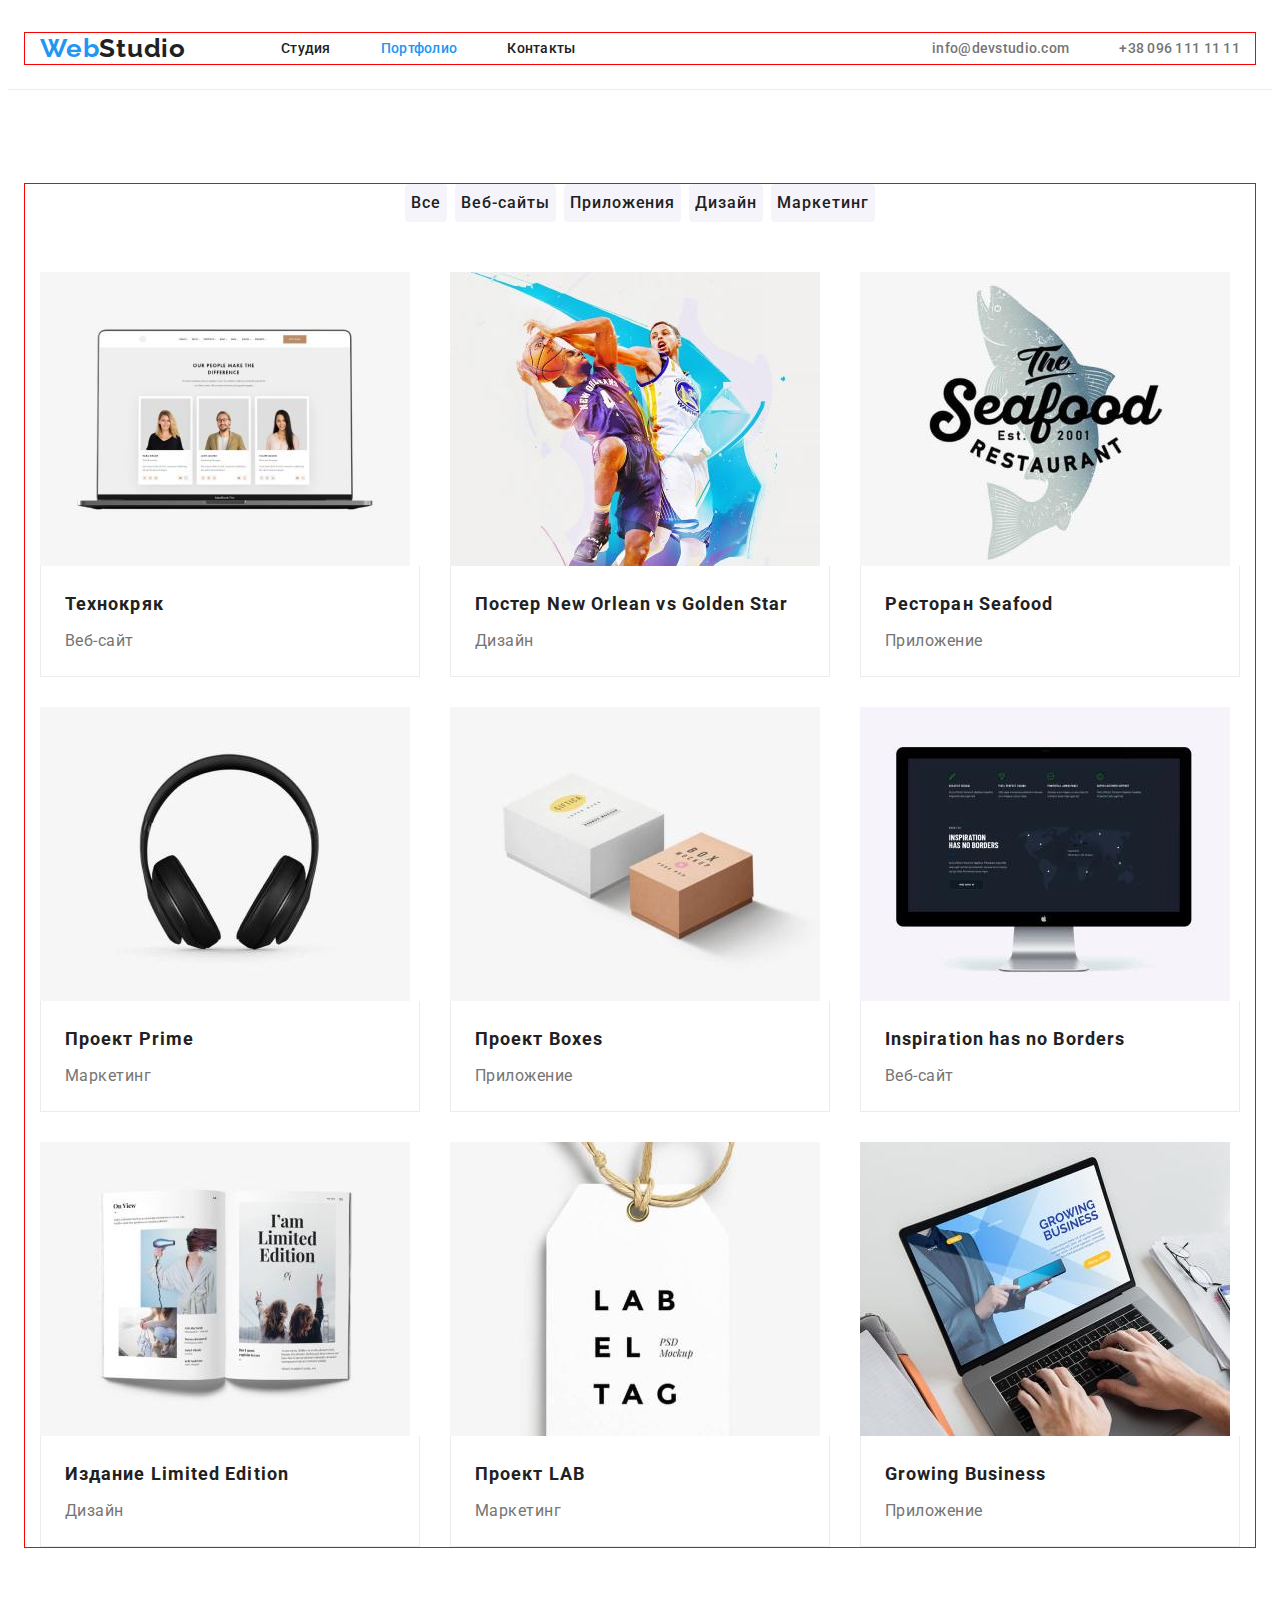
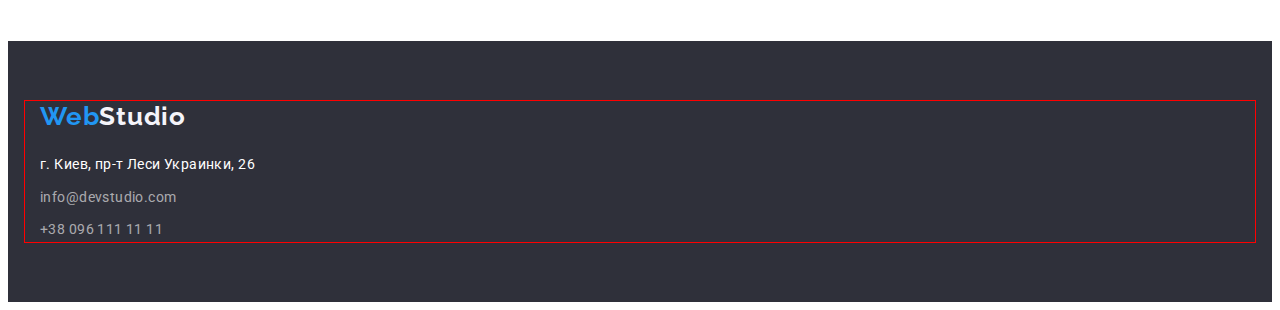
==== portfolio.html @ 309de919 "clone" ====
<!DOCTYPE html>
<html lang="en">
  <head>
    <meta charset="UTF-8" />
    <meta http-equiv="X-UA-Compatible" content="IE=edge" />
    <meta name="viewport" content="width=device-width, initial-scale=1.0" />
    <title>WebStudio - Portfolio</title>
    <link rel="preconnect" href="https://fonts.googleapis.com" />
    <link rel="preconnect" href="https://fonts.gstatic.com" crossorigin />
    <link
      href="https://fonts.googleapis.com/css2?family=Raleway:wght@700&family=Roboto:wght@400;500;700;900&display=swap"
      rel="stylesheet"
    />
    <link
      rel="stylesheet"
      href="https://cdnjs.cloudflare.com/ajax/libs/modern-normalize/1.1.0/modern-normalize.min.css"
      integrity="sha512-wpPYUAdjBVSE4KJnH1VR1HeZfpl1ub8YT/NKx4PuQ5NmX2tKuGu6U/JRp5y+Y8XG2tV+wKQpNHVUX03MfMFn9Q=="
      crossorigin="anonymous"
      referrerpolicy="no-referrer"
    />
    <link rel="stylesheet" href="./css/styles.css" />
  </head>
  <body>
    <header class="header">
      <div class="container">
        <a href="./index.html" class="header-logo"
          >Web<span class="header-logo2">Studio</span>
        </a>
        <nav class="header-navigation">
          <ul class="header-list list">
            <li class="nav-li">
              <a href="./index.html" class="header-item ">Студия</a>
            </li>
            <li class="nav-li">
              <a href="./portfolio.html" class="header-item active-link">Портфолио</a>
            </li>
            <li class="nav-li"><a href="" class="header-item">Контакты</a></li>
          </ul>
        </nav>
        <ul class="header-contacts list">
          <li class="nav-li">
            <a href="mailto:info@devstudio.com" class="contacts-item"
              >info@devstudio.com
            </a>
          </li>
          <li class="nav-li">
            <a href="tel:+380961111111" class="contacts-item"
              >+38 096 111 11 11
            </a>
          </li>
        </ul>
      </div>
    </header>
    <main>
      <section class="portfolio">
        <div class="container">
          <ul class="portfolio-btn-list">
            <li class="btn-li">
              <button type="button" class="portfolio-btn btn">Все</button>
            </li>
            <li class="btn-li">
              <button type="button" class="portfolio-btn btn">Веб-сайты</button>
            </li>
            <li class="btn-li">
              <button type="button" class="portfolio-btn btn">
                Приложения
              </button>
            </li>
            <li class="btn-li">
              <button type="button" class="portfolio-btn btn">Дизайн</button>
            </li>
            <li class="btn-li">
              <button type="button" class="portfolio-btn btn">Маркетинг</button>
            </li>
          </ul>
          <ul class="portfolio-projects-list">
            <li class="portfolio-item">
              <a href="./portfolio.html" class="portfolio-link"
                ><img
                  src="./image/portfolio/pic1.jpg"
                  alt="ноутбук"
                  width="370px"
                  height="294px"
                />
                <div class="portfolio-top"><h2 class="portfolio-title">Технокряк</h2>
                <p class="portfolio-text">Веб-сайт</p></div>
              </a>
            </li>
            <li class="portfolio-item">
              <a href="./portfolio.html" class="portfolio-link"
                >
              <img
                src="./image/portfolio/pic2.jpg"
                alt="постер"
                width="370px"
                height="294px"
              />
              <div class="portfolio-top"><h2 class="portfolio-title">Постер New Orlean vs Golden Star</h2>
              <p class="portfolio-text">Дизайн</p></div>
              </a>
            </li>
            <li class="portfolio-item">
              <a href="./portfolio.html" class="portfolio-link"
                >
              <img
                src="./image/portfolio/pic3.jpg"
                alt="ресторан"
                width="370px"
                height="294px"
              />
              <div class="portfolio-top"><h2 class="portfolio-title">Ресторан Seafood</h2>
              <p class="portfolio-text">Приложение</p></div>
              </a>
            </li>
            <li class="portfolio-item">
              <a href="./portfolio.html" class="portfolio-link"
                >
              <img
                src="./image/portfolio/pic4.jpg"
                alt="наушники"
                width="370px"
                height="294px"
              />
              <div class="portfolio-top"><h2 class="portfolio-title">Проект Prime</h2>
              <p class="portfolio-text">Маркетинг</p></div>
              </a>
            </li>
            <li class="portfolio-item">
              <a href="./portfolio.html" class="portfolio-link"
                >
              <img
                src="./image/portfolio/pic5.jpg"
                alt="приложение boxes"
                width="370px"
                height="294px"
              />
              <div class="portfolio-top"><h2 class="portfolio-title">Проект Boxes</h2>
              <p class="portfolio-text">Приложение</p></div>
              </a>
            </li>
            <li class="portfolio-item">
              <a href="./portfolio.html" class="portfolio-link"
                >
              <img
                src="./image/portfolio/pic6.jpg"
                alt="веб сайт"
                width="370px"
                height="294px"
              />
              <div class="portfolio-top"><h2 class="portfolio-title">Inspiration has no Borders</h2>
              <p class="portfolio-text">Веб-сайт</p></div>
            </li>
            <li class="portfolio-item">
            <a href="./portfolio.html" class="portfolio-link"
                >
              <img
                src="./image/portfolio/pic7.jpg"
                alt="дизайн книги"
                width="370px"
                height="294px"
              />
              <div class="portfolio-top"><h2 class="portfolio-title">Издание Limited Edition</h2>
              <p class="portfolio-text">Дизайн</p></div>
            </a>
            </li>
            <li class="portfolio-item">
              <a href="./portfolio.html" class="portfolio-link"
                >
              <img
                src="./image/portfolio/pic8.jpg"
                alt="проект лаб"
                width="370px"
                height="294px"
              />
              <div class="portfolio-top"><h2 class="portfolio-title">Проект LAB</h2>
              <p class="portfolio-text">Маркетинг</p></div>
              </a>
            </li>
            <li class="portfolio-item">
              <a href="./portfolio.html" class="portfolio-link"
                >
              <img
                src="./image/portfolio/pic9.jpg"
                alt="прилодения для бизнеса"
                width="370px"
                height="294px"
              />
              <div class="portfolio-top"><h2 class="portfolio-title">Growing Business</h2>
              <p class="portfolio-text">Приложение</p></div>
              </a>
            </li>
          </ul>
        </div>
      </section>
    </main>
    <footer class="footer">
      <div class="container">
        <a href="" class="footer-logo"
          >Web<span class="footer-logo2">Studio</span></a
        >
        <address>
          <ul class="footer-list list">
            <li class="footer-li">
              <a
                href="https://goo.gl/maps/4nCda8HMci8gK6ii9"
                target="_blank"
                rel="noreferrer noopener nofollow"
                class="footer-item-white"
                >г. Киев, пр-т Леси Украинки, 26</a
              >
            </li>
            <li class="footer-li">
              <a href="mailto:info@devstudio.com" class="footer-item"
                >info@devstudio.com</a
              >
            </li>
            <li class="footer-li">
              <a href="tel:+380961111111" class="footer-item"
                >+38 096 111 11 11</a
              >
            </li>
          </ul>
        </address>
      </div>
    </footer>
  </body>
</html>
---- css/styles.css ----
/* 
 черный _ основной цвет текста: #212121; 
--main-text-color 
 серый _ неактивные контакты, абзац: #757575; 
--second-text-color 
 белый _ background страницы : #FFFFFF; 
--bg-white-color 
 графит _ background героя и футер background: #2F303A; 
--bg-hero-color 
 серый _ неактивная кнопка: #F5F4FA; 
--inactive_btn_color 
синий _ лого и активных кнопок: #2196F3;
--active-color */

:root {
  --main-text-color: #212121;
  --second-text-color: #757575;
  --bg-white-color: #ffffff;
  --bg-hero-color: #2f303a;
  --inactive_btn_color: #f5f4fa;
  --active-color: #2196f3;
}
body {
  background-color: var(--bg-white-color);
  color: var(--main-text-color);
  font-family: Roboto, sans-serif;
  font-size: 14px;
  line-height: 1.17;
  letter-spacing: 0.03em;
}
li {
  list-style-type: none;
}
a {
  text-decoration: none;
}
address {
  font-style: normal;
}
.btn {
  cursor: pointer;
}
p,
h1,
h2,
h3,
h4,
h5,
h6 {
  margin: 0;
}
ul,
ol {
  padding-left: 0;
  margin: 0;
}
img {
  display: block;
}
.container {
  width: 1200px;
  padding-left: 15px;
  padding-right: 15px;
  margin: 0 auto;
  outline: 1px solid red;
}
.visually-hidden {
  position: absolute;
  white-space: nowrap;
  width: 1px;
  height: 1px;
  overflow: hidden;
  border: 0;
  padding: 0;
  clip: rect(0 0 0 0);
  clip-path: inset(50%);
  margin: -1px;
}
/*==========================++++++HEADER++++++==========================*/
.header {
  border-bottom-style: solid;
  border-bottom-width: 1px;
  border-color: #ececec;
  padding-top: 25px;
  padding-bottom: 25px;
}
.header .container {
  display: flex;
  align-items: center;
}
.header-logo {
  font-family: "Raleway";
  font-style: normal;
  font-weight: 700;
  font-size: 26px;
  line-height: 1.2;
  letter-spacing: 0.03em;
  color: var(--active-color);
  margin-right: 95px;
}
.header-logo2 {
  font-family: "Raleway";
  font-style: normal;
  font-weight: 700;
  font-size: 26px;
  line-height: 1.2;
  letter-spacing: 0.03em;
  color: var(--main-text-color);
}
.header-list {
  display: flex;
}
.header-item {
  font-weight: 500;
  font-size: 14px;
  line-height: 16px;
  letter-spacing: 0.02em;
  color: var(--main-text-color);
}
.nav-li:not(:last-child) {
  margin-right: 50px;
}
.header-contacts {
  display: flex;
  margin-left: auto;
}
.contacts-item {
  font-weight: 500;
  font-size: 14px;
  line-height: 16px;
  letter-spacing: 0.02em;
  color: var(--second-text-color);
}
.header-item:hover,
.header-item:focus,
.contacts-item:hover,
.contacts-item:focus {
  font-weight: 500;
  font-size: 14px;
  line-height: 16px;
  letter-spacing: 0.02em;
  color: var(--active-color);
}
/*==========================++++++HERO++++++==========================*/
.hero {
  background: var(--bg-hero-color);
  padding-top: 200px;
  padding-bottom: 200px;
}
.hero-title-text {
  width: 700px;
  font-weight: 900;
  font-size: 44px;
  line-height: 1.36;
  letter-spacing: 0.06em;
  text-transform: uppercase;
  color: var(--bg-white-color);
  text-align: center;
  margin-left: auto;
  margin-right: auto;
}
.hero-btn {
  color: var(--bg-white-color);
  font-family: inherit;
  font-weight: 700;
  font-size: 16px;
  line-height: 1.88;
  letter-spacing: 0.06em;
  background: var(--active-color);
  width: 200px;
  height: 50px;
  border-radius: 4px;
  border: 0px;
  display: block;
  margin-top: 15px;
  margin-left: auto;
  margin-right: auto;
}

/*==========================++++++POSITIVE++++++==========================*/
.positive {
  padding-top: 94px;
}
.positive-list {
  display: flex;
}
.positive-item {
  width: 270px;
}
.positive-item:not(:last-child) {
  margin-right: 30px;
}
.positive-title {
  font-weight: 700;
  font-size: 14px;
  line-height: 1.14;
  letter-spacing: 0.03em;
  text-transform: uppercase;
}
.positive-text {
  font-size: 14px;
  line-height: 1.71;
  letter-spacing: 0.03em;
  color: var(--second-text-color);
  margin-top: 10px;
}

/*==========================++++++WORK++++++==========================*/
.work {
  padding-top: 94px;
  padding-bottom: 94px;
}
.work-title {
  margin-bottom: 50px;
  font-weight: 700;
  font-size: 36px;
  line-height: 1.17;
  letter-spacing: 0.03em;
  text-align: center;
}
.work-list {
  display: flex;
}
.work-item {
  width: 370px;
}
.work-item:not(:last-child) {
  margin-right: 30px;
}
/*==========================++++++STAFF++++++==========================*/
.staff {
  padding-top: 94px;
  padding-bottom: 94px;
  background-color: #f5f4fa;
}
.staff-title {
  font-weight: 700;
  font-size: 36px;
  line-height: 1.17;
  letter-spacing: 0.03em;
  text-align: center;
  margin-bottom: 50px;
}
.staff-list {
  display: flex;
}
.staff-title-top {
  padding-top: 30px;
  padding-bottom: 30px;
}
.staff-item-title {
  font-weight: 500;
  font-size: 16px;
  line-height: 1.19;
  letter-spacing: 0.03em;
  text-align: center;
}
.staff-item-text {
  font-size: 16px;
  line-height: 1.19;
  letter-spacing: 0.03em;
  color: var(--second-text-color);
  text-align: center;
  margin-top: 10px;
}
.staff-item:not(:last-child) {
  margin-right: 30px;
}
/*==========================++++++FOOTER++++++==========================*/
.footer {
  background-color: var(--bg-hero-color);
  padding-top: 60px;
  padding-bottom: 60px;
}
.footer-logo {
  font-family: "Raleway";
  font-weight: 700;
  font-size: 26px;
  line-height: 1.2;
  letter-spacing: 0.03em;
  color: var(--active-color);
  display: block;
  margin-bottom: 20px;
}
.footer-logo2 {
  font-family: "Raleway";
  font-weight: 700;
  font-size: 26px;
  line-height: 1.2;
  letter-spacing: 0.03em;
  color: var(--inactive_btn_color);
}
.footer-item-white {
  font-size: 14px;
  line-height: 1.71;
  letter-spacing: 0.03em;
  color: var(--bg-white-color);
}
.footer-li:not(:last-child) {
  margin-bottom: 9px;
}
.footer-item {
  font-size: 14px;
  line-height: 1.71;
  letter-spacing: 0.03em;
  color: rgba(255, 255, 255, 0.6);
}
.footer-item-white:hover,
.footer-item:hover,
.footer-item-white:focus,
.footer-item:focus {
  font-size: 14px;
  line-height: 1.71;
  letter-spacing: 0.03em;
  color: var(--active-color);
}

/*==========================++++++PORTFOLIO++++++==========================*/
.portfolio {
  padding-top: 94px;
  padding-bottom: 94px;
}
.portfolio-btn-list {
  display: flex;
  justify-content: center;
  margin-bottom: 50px;
}
.portfolio-btn {
  color: var(--main-text-color);
  font-family: inherit;
  font-style: normal;
  font-weight: 500;
  font-size: 16px;
  line-height: 1.5;
  letter-spacing: 0.06em;
  background: var(--inactive_btn_color);
  border: 0;
  height: 38px;
  border-radius: 4px;
}
.btn-li:not(:last-child) {
  margin-right: 8px;
}
.portfolio-btn:hover {
  background-color: var(--active-color);
  color: var(--bg-white-color);
}
.portfolio-projects-list {
  display: flex;
  flex-wrap: wrap;
  margin-top: -30px;
  margin-left: -30px;
}
.portfolio-item {
  width: calc(100% / 3 - 30px);
  margin-left: 30px;
  margin-top: 30px;
  /* margin-top: 30px; */
}
.portfolio-top {
  border-style: solid;
  border-width: 1px;
  border-color: #ececec;
  border-top: 0;
  padding-left: 24px;
  padding-right: 24px;
  padding-top: 20px;
  padding-bottom: 20px;
}
.portfolio-title {
  font-weight: 700;
  font-size: 18px;
  line-height: 2;
  letter-spacing: 0.06em;
  color: var(--main-text-color);
  margin-bottom: 4px;
}
.portfolio-text {
  font-size: 16px;
  line-height: 1.88;
  letter-spacing: 0.03em;
  color: var(--second-text-color);
}
.active-link {
  color: var(--active-color);
}
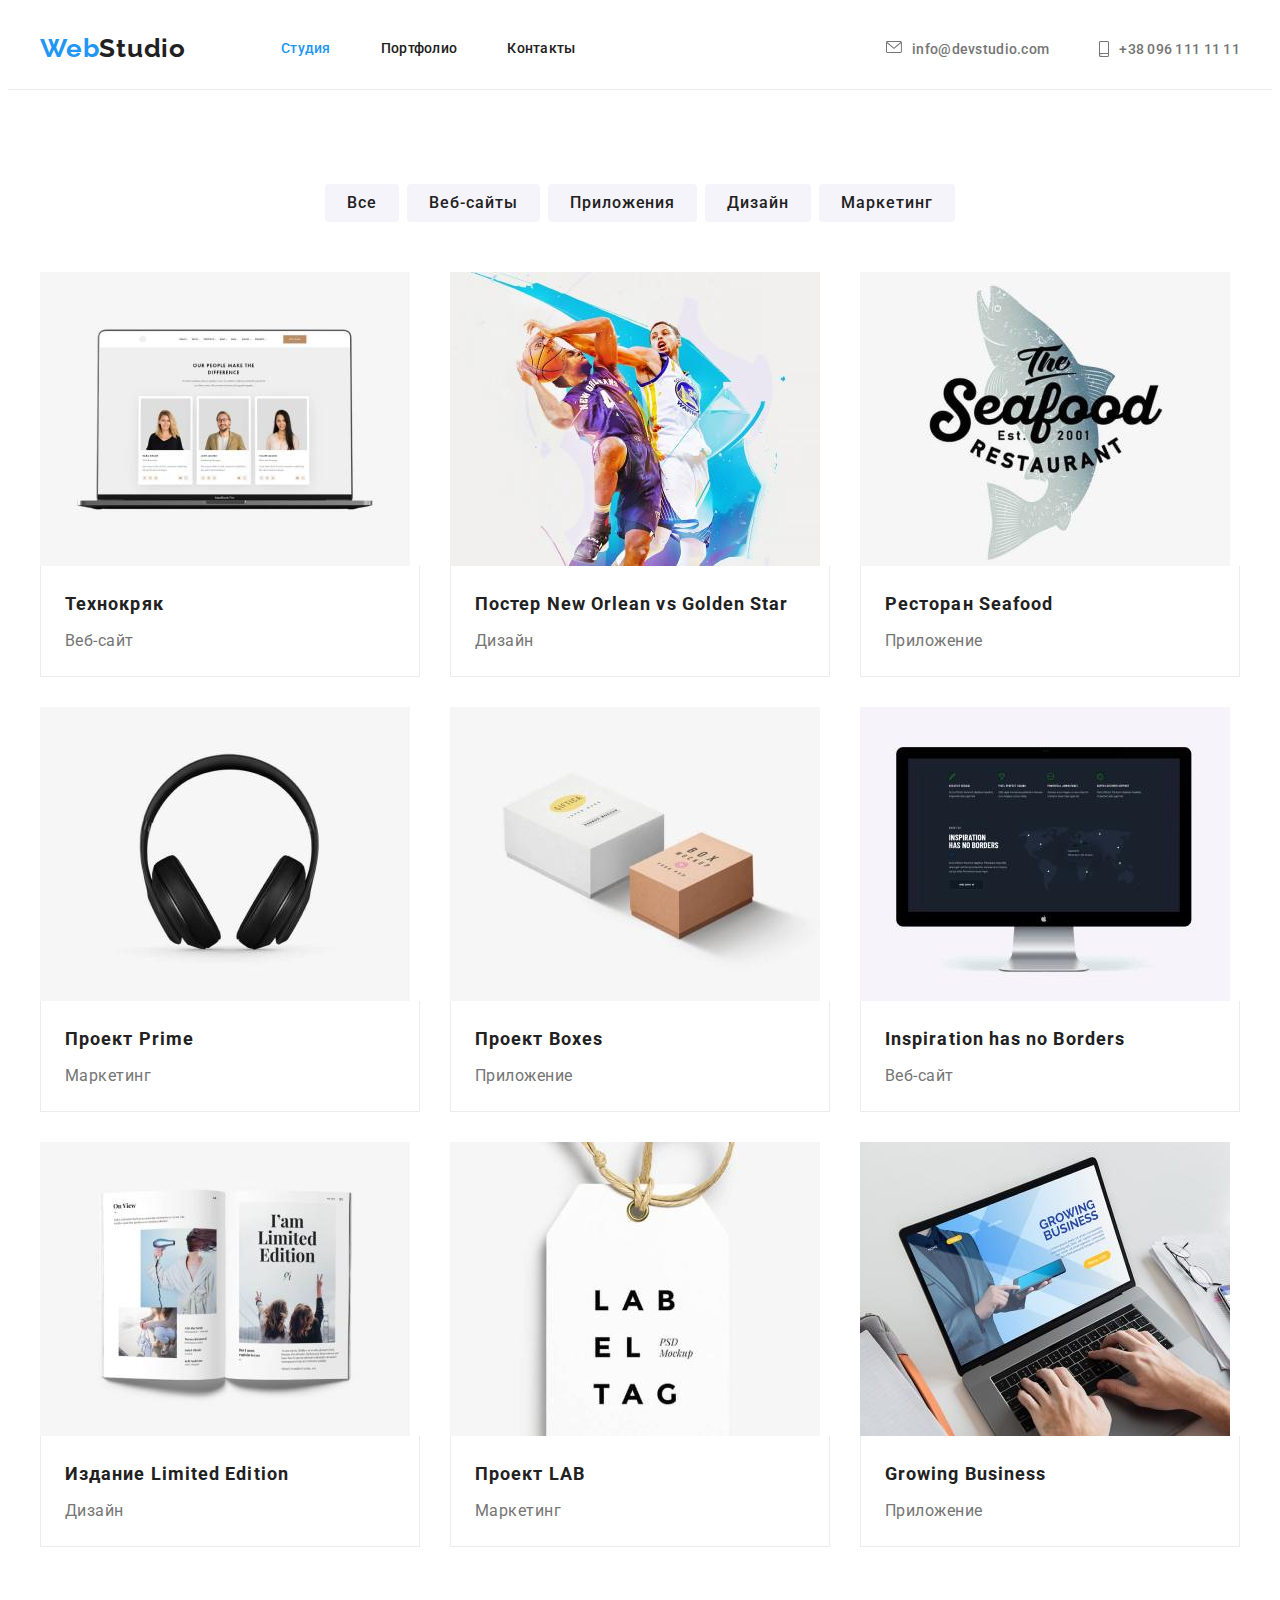
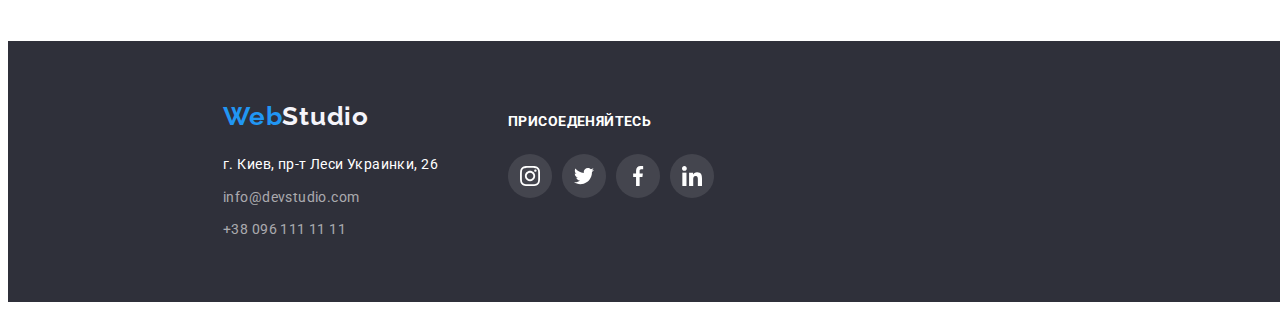
==== commit d895bbb7: "add bg" ====
--- a/portfolio.html
+++ b/portfolio.html
@@ -29,23 +29,33 @@
         <nav class="header-navigation">
           <ul class="header-list list">
             <li class="nav-li">
-              <a href="./index.html" class="header-item ">Студия</a>
+              <a href="./index.html" class="header-item active-link">Студия</a>
             </li>
             <li class="nav-li">
-              <a href="./portfolio.html" class="header-item active-link">Портфолио</a>
+              <a href="./portfolio.html" class="header-item">Портфолио</a>
             </li>
             <li class="nav-li"><a href="" class="header-item">Контакты</a></li>
           </ul>
         </nav>
         <ul class="header-contacts list">
           <li class="nav-li">
-            <a href="mailto:info@devstudio.com" class="contacts-item"
-              >info@devstudio.com
+            <a href="mailto:info@devstudio.com" class="contacts-item">
+              <svg class="header-icon" width="16" height="12">
+                    <use
+                      href="./image/index/symbol-defs.svg#icon-header-mail"
+                    ></use></svg
+                >
+              info@devstudio.com
             </a>
           </li>
           <li class="nav-li">
-            <a href="tel:+380961111111" class="contacts-item"
-              >+38 096 111 11 11
+            <a href="tel:+380961111111" class="contacts-item">
+              <svg class="header-icon" width="10" height="16">
+                    <use
+                      href="./image/index/symbol-defs.svg#icon-header-tel"
+                    ></use></svg
+                >
+              +38 096 111 11 11
             </a>
           </li>
         </ul>
@@ -195,32 +205,73 @@
     </main>
     <footer class="footer">
       <div class="container">
-        <a href="" class="footer-logo"
-          >Web<span class="footer-logo2">Studio</span></a
-        >
-        <address>
-          <ul class="footer-list list">
-            <li class="footer-li">
-              <a
-                href="https://goo.gl/maps/4nCda8HMci8gK6ii9"
-                target="_blank"
-                rel="noreferrer noopener nofollow"
-                class="footer-item-white"
-                >г. Киев, пр-т Леси Украинки, 26</a
-              >
-            </li>
-            <li class="footer-li">
-              <a href="mailto:info@devstudio.com" class="footer-item"
-                >info@devstudio.com</a
-              >
-            </li>
-            <li class="footer-li">
-              <a href="tel:+380961111111" class="footer-item"
-                >+38 096 111 11 11</a
-              >
-            </li>
-          </ul>
-        </address>
+        <ul class="footer-list-top">
+          <li>
+            <a href="" class="footer-logo"
+              >Web<span class="footer-logo2">Studio</span></a
+            >
+            <address>
+              <ul class="footer-list list">
+                <li class="footer-li">
+                  <a
+                    href="https://goo.gl/maps/4nCda8HMci8gK6ii9"
+                    target="_blank"
+                    rel="noreferrer noopener nofollow"
+                    class="footer-item-white"
+                    >г. Киев, пр-т Леси Украинки, 26</a
+                  >
+                </li>
+                <li class="footer-li">
+                  <a href="mailto:info@devstudio.com" class="footer-item"
+                    >info@devstudio.com</a
+                  >
+                </li>
+                <li class="footer-li">
+                  <a href="tel:+380961111111" class="footer-item"
+                    >+38 096 111 11 11</a
+                  >
+                </li>
+              </ul>
+            </address>
+          </li>
+          <li class="footer-big-li">
+            <h3 class="footer-title">Присоеденяйтесь</h3>
+            <ul class="footer-soc-list">
+              <li class="footer-soc-item">
+                <a href="" class="footer-soc-link"
+                  ><svg class="footer-soc-icon" width="20" height="20">
+                    <use
+                      href="./image/index/symbol-defs.svg#icon-instagram"
+                    ></use></svg
+                ></a>
+              </li>
+              <li class="footer-soc-item">
+                <a href="" class="footer-soc-link"
+                  ><svg class="footer-soc-icon" width="20" height="20">
+                    <use
+                      href="./image/index/symbol-defs.svg#icon-twitter"
+                    ></use></svg
+                ></a>
+              </li>
+              <li class="footer-soc-item">
+                <a href="" class="footer-soc-link"
+                  ><svg class="footer-soc-icon" width="20" height="20">
+                    <use
+                      href="./image/index/symbol-defs.svg#icon-facebook"
+                    ></use></svg
+                ></a>
+              </li>
+              <li class="footer-soc-item">
+                <a href="" class="footer-soc-link"
+                  ><svg class="footer-soc-icon" width="20" height="20">
+                    <use
+                      href="./image/index/symbol-defs.svg#icon-linkedin"
+                    ></use></svg
+                ></a>
+              </li>
+            </ul>
+          </li>
+        </ul>
       </div>
     </footer>
   </body>
--- a/css/styles.css
+++ b/css/styles.css
@@ -62,7 +62,7 @@
   padding-left: 15px;
   padding-right: 15px;
   margin: 0 auto;
-  outline: 1px solid red;
+  /* outline: 1px solid red; */
 }
 .visually-hidden {
   position: absolute;
@@ -121,8 +121,14 @@
   margin-right: 50px;
 }
 .header-contacts {
+  /* outline: 1px solid red; */
   display: flex;
   margin-left: auto;
+}
+.header-icon {
+  /* outline: 1px solid red; */
+  fill: currentColor;
+  margin-right: 10px;
 }
 .contacts-item {
   font-weight: 500;
@@ -130,6 +136,8 @@
   line-height: 16px;
   letter-spacing: 0.02em;
   color: var(--second-text-color);
+  vertical-align: middle;
+  display: flex;
 }
 .header-item:hover,
 .header-item:focus,
@@ -142,8 +150,17 @@
   color: var(--active-color);
 }
 /*==========================++++++HERO++++++==========================*/
-.hero {
+.hero .container {
+  width: 1600px;
+  max-width: 0 auto;
   background: var(--bg-hero-color);
+  background-image: linear-gradient(
+      rgba(47, 48, 58, 0.4),
+      rgba(47, 48, 58, 0.4)
+    ),
+    url(../image/index/hero-bg.jpg);
+  background-repeat: no-repeat;
+  background-position: center;
   padding-top: 200px;
   padding-bottom: 200px;
 }
@@ -180,9 +197,19 @@
 /*==========================++++++POSITIVE++++++==========================*/
 .positive {
   padding-top: 94px;
+  /* background-color: aqua; */
 }
 .positive-list {
   display: flex;
+}
+.positive-icon-div {
+  background-color: #f5f4fa;
+  border-radius: 4px;
+}
+.positive-icon {
+  margin-top: 25px;
+  margin-bottom: 25px;
+  margin-left: 100px;
 }
 .positive-item {
   width: 270px;
@@ -196,6 +223,7 @@
   line-height: 1.14;
   letter-spacing: 0.03em;
   text-transform: uppercase;
+  margin-top: 30px;
 }
 .positive-text {
   font-size: 14px;
@@ -244,6 +272,12 @@
 .staff-list {
   display: flex;
 }
+.staff-item {
+  background: #ffffff;
+  box-shadow: 0px 1px 3px rgba(0, 0, 0, 0.12), 0px 1px 1px rgba(0, 0, 0, 0.14),
+    0px 2px 1px rgba(0, 0, 0, 0.2);
+  border-radius: 0px 0px 4px 4px;
+}
 .staff-title-top {
   padding-top: 30px;
   padding-bottom: 30px;
@@ -262,15 +296,81 @@
   color: var(--second-text-color);
   text-align: center;
   margin-top: 10px;
+  margin-bottom: 16px;
+}
+.staff-soc-list {
+  display: flex;
+  justify-content: center;
+}
+.staff-soc-item + .staff-soc-item {
+  margin-left: 10px;
+}
+.staff-soc-link {
+  width: 44px;
+  height: 44px;
+  border-radius: 50%;
+  display: flex;
+  justify-content: center;
+  align-items: center;
+}
+.staff-soc-icon {
+  fill: #afb1b8;
+}
+.staff-soc-link:hover {
+  background-color: var(--active-color);
+}
+.staff-soc-link:hover .staff-soc-icon {
+  fill: #ffffff;
 }
 .staff-item:not(:last-child) {
   margin-right: 30px;
 }
+/*==========================++++++REGULAR++++++==========================*/
+.regular {
+  padding-top: 94px;
+  padding-bottom: 94px;
+}
+.regular-title {
+  margin-bottom: 50px;
+  font-weight: 700;
+  font-size: 36px;
+  line-height: 1.17;
+  letter-spacing: 0.03em;
+  text-align: center;
+}
+.regular-list {
+  display: flex;
+}
+.regular-list-item {
+  /* outline: 1px solid red;
+  background: aqua; */
+  width: 170px;
+  border-style: solid;
+  border-width: 1px;
+  border-color: #afb1b8;
+  border-radius: 4px;
+}
+.regular-icon {
+  margin: 10px 32px 10px 32px;
+  fill: #afb1b8;
+}
+.regular-list-item:hover {
+  border-color: var(--active-color);
+}
+.regular-list-item:hover .regular-icon {
+  fill: var(--active-color);
+}
+.regular-list-item:not(:last-child) {
+  margin-right: 30px;
+}
+
 /*==========================++++++FOOTER++++++==========================*/
-.footer {
+.footer .container {
+  width: 1600px;
   background-color: var(--bg-hero-color);
   padding-top: 60px;
   padding-bottom: 60px;
+  padding-left: 215px;
 }
 .footer-logo {
   font-family: "Raleway";
@@ -314,7 +414,46 @@
   letter-spacing: 0.03em;
   color: var(--active-color);
 }
-
+.footer-list-top {
+  display: flex;
+}
+.footer-title {
+  font-size: 14px;
+  line-height: 1.71;
+  letter-spacing: 0.03em;
+  color: var(--bg-white-color);
+  text-transform: uppercase;
+  margin-bottom: 20px;
+  margin-top: 9px;
+}
+.footer-big-li {
+  margin-left: 70px;
+}
+.footer-soc-list {
+  display: flex;
+  justify-content: center;
+}
+.footer-soc-item + .footer-soc-item {
+  margin-left: 10px;
+}
+.footer-soc-link {
+  background-color: rgba(255, 255, 255, 0.1);
+  width: 44px;
+  height: 44px;
+  border-radius: 50%;
+  display: flex;
+  justify-content: center;
+  align-items: center;
+}
+.footer-soc-icon {
+  fill: #ffffff;
+}
+.footer-soc-link:hover {
+  background-color: var(--active-color);
+}
+.footer-soc-link:hover .footer-soc-icon {
+  fill: #ffffff;
+}
 /*==========================++++++PORTFOLIO++++++==========================*/
 .portfolio {
   padding-top: 94px;
@@ -337,6 +476,8 @@
   border: 0;
   height: 38px;
   border-radius: 4px;
+  padding-left: 22px;
+  padding-right: 22px;
 }
 .btn-li:not(:last-child) {
   margin-right: 8px;
@@ -344,6 +485,8 @@
 .portfolio-btn:hover {
   background-color: var(--active-color);
   color: var(--bg-white-color);
+  box-shadow: 0px 3px 1px rgba(0, 0, 0, 0.1), 0px 1px 2px rgba(0, 0, 0, 0.08),
+    0px 2px 2px rgba(0, 0, 0, 0.12);
 }
 .portfolio-projects-list {
   display: flex;
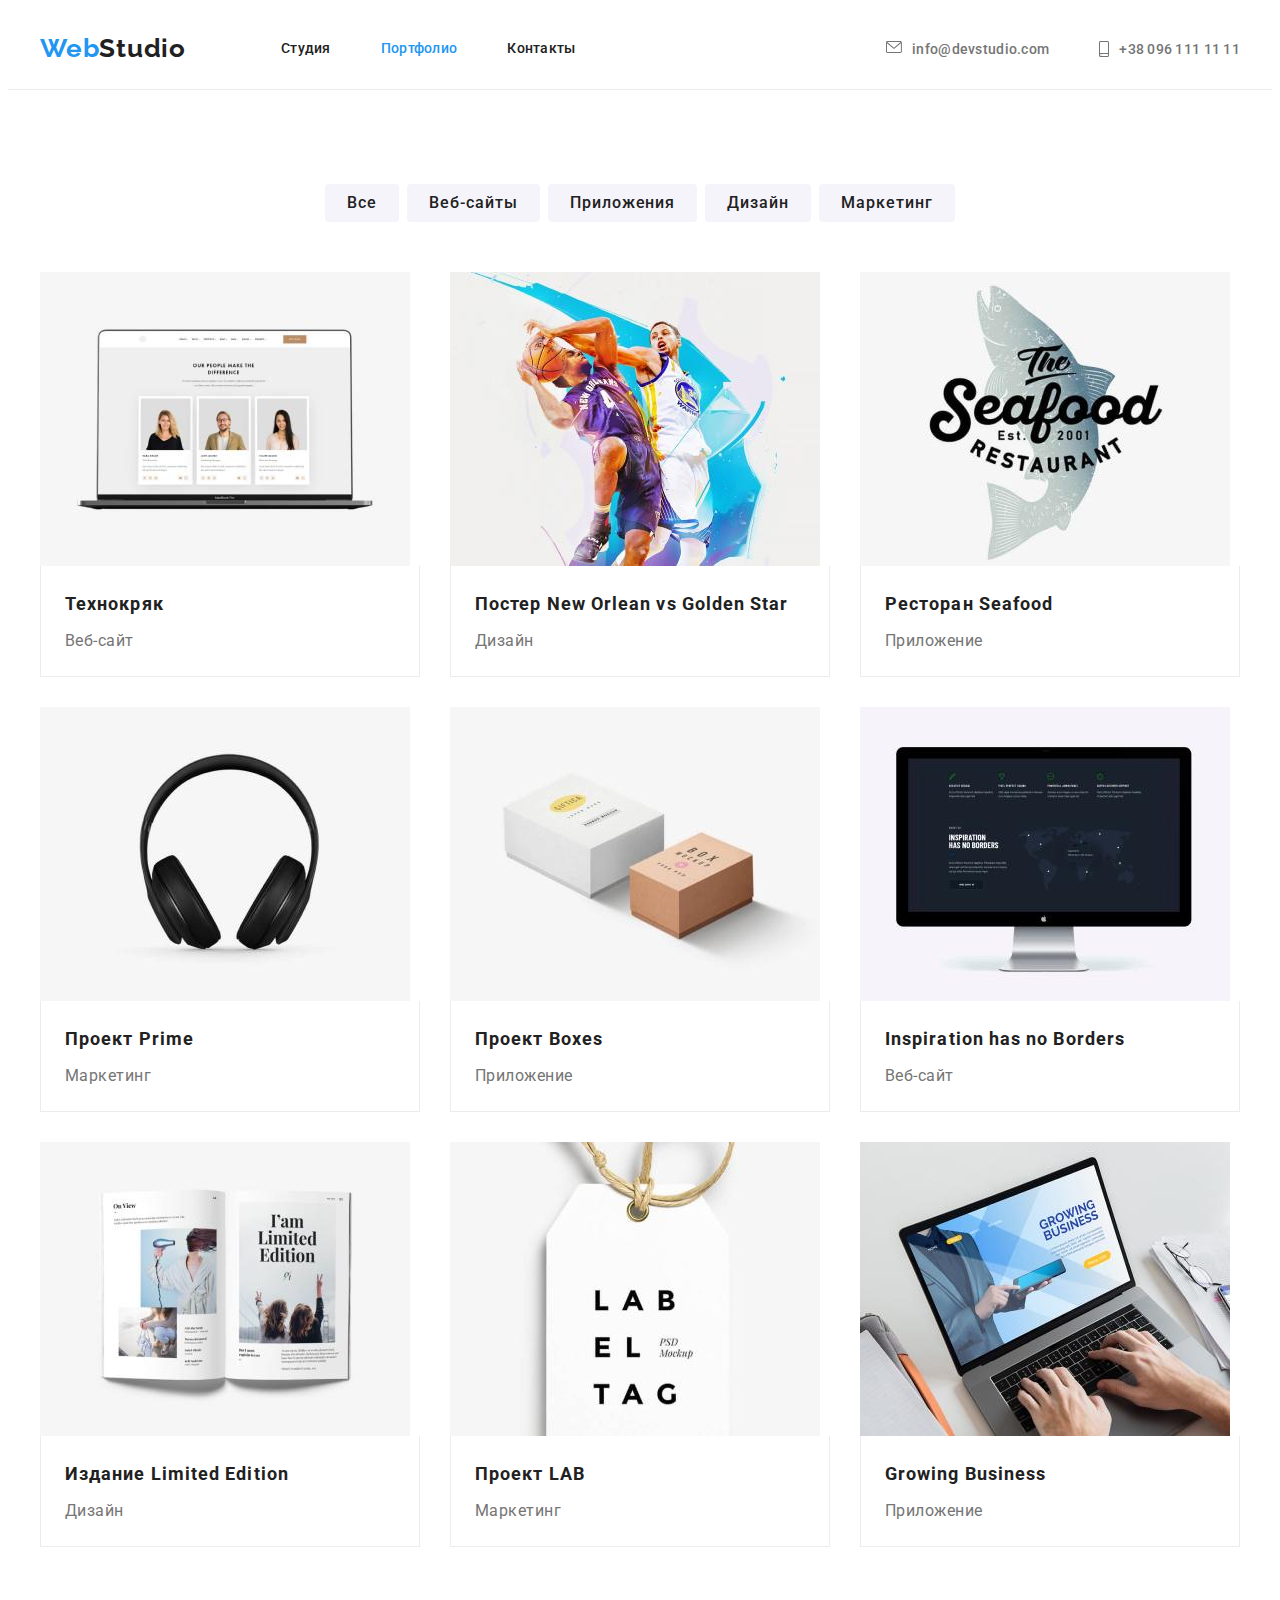
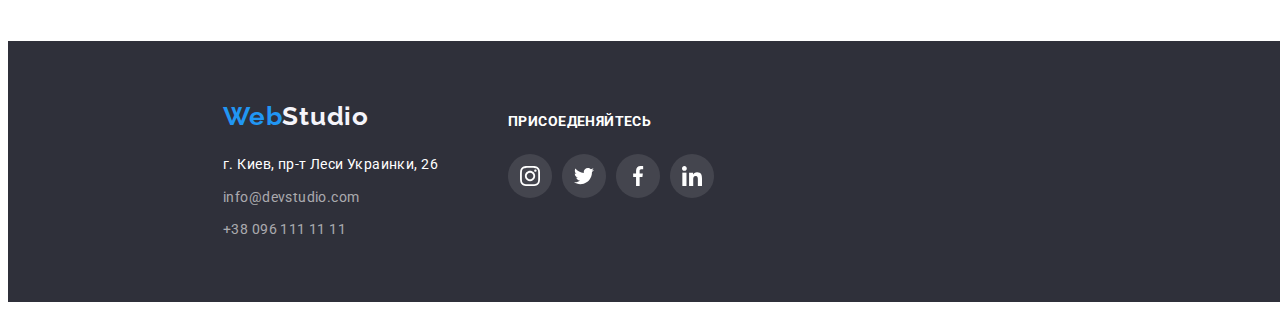
==== commit 11404e06: "fix" ====
--- a/portfolio.html
+++ b/portfolio.html
@@ -29,10 +29,10 @@
         <nav class="header-navigation">
           <ul class="header-list list">
             <li class="nav-li">
-              <a href="./index.html" class="header-item active-link">Студия</a>
+              <a href="./index.html" class="header-item ">Студия</a>
             </li>
             <li class="nav-li">
-              <a href="./portfolio.html" class="header-item">Портфолио</a>
+              <a href="./portfolio.html" class="header-item active-link">Портфолио</a>
             </li>
             <li class="nav-li"><a href="" class="header-item">Контакты</a></li>
           </ul>
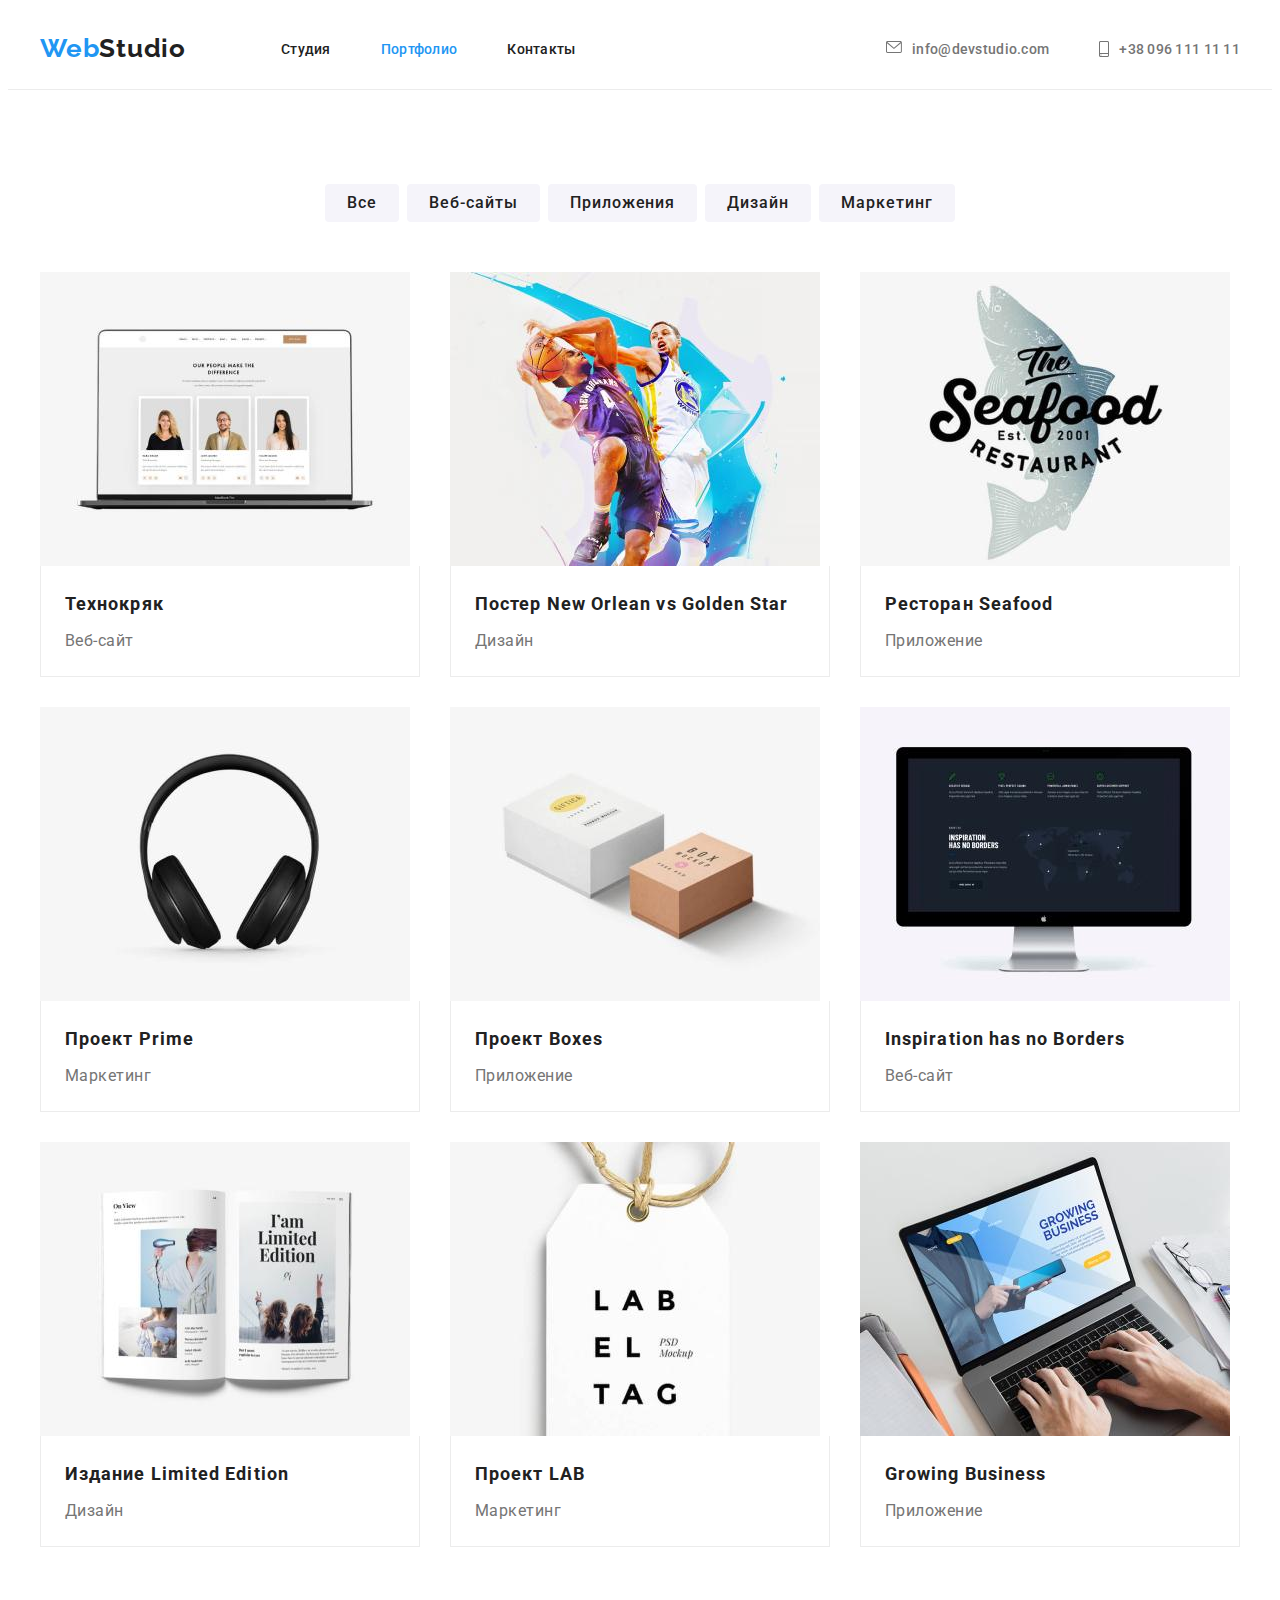
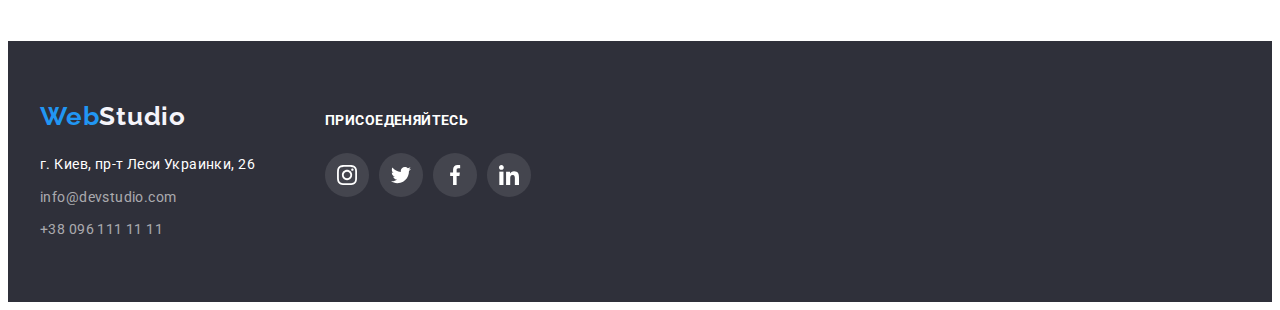
==== commit abae8b2c: "fix 01" ====
--- a/portfolio.html
+++ b/portfolio.html
@@ -203,38 +203,37 @@
         </div>
       </section>
     </main>
-    <footer class="footer">
+ <footer class="footer">
       <div class="container">
-        <ul class="footer-list-top">
-          <li>
-            <a href="" class="footer-logo"
-              >Web<span class="footer-logo2">Studio</span></a
-            >
-            <address>
-              <ul class="footer-list list">
-                <li class="footer-li">
-                  <a
-                    href="https://goo.gl/maps/4nCda8HMci8gK6ii9"
-                    target="_blank"
-                    rel="noreferrer noopener nofollow"
-                    class="footer-item-white"
-                    >г. Киев, пр-т Леси Украинки, 26</a
-                  >
-                </li>
-                <li class="footer-li">
-                  <a href="mailto:info@devstudio.com" class="footer-item"
-                    >info@devstudio.com</a
-                  >
-                </li>
-                <li class="footer-li">
-                  <a href="tel:+380961111111" class="footer-item"
-                    >+38 096 111 11 11</a
-                  >
-                </li>
-              </ul>
-            </address>
-          </li>
-          <li class="footer-big-li">
+        <div class="footer-container">
+        <a href="" class="footer-logo"
+          >Web<span class="footer-logo2">Studio</span></a
+        >
+        <address>
+          <ul class="footer-list list">
+            <li class="footer-li">
+              <a
+                href="https://goo.gl/maps/4nCda8HMci8gK6ii9"
+                target="_blank"
+                rel="noreferrer noopener nofollow"
+                class="footer-item-white"
+                >г. Киев, пр-т Леси Украинки, 26</a
+              >
+            </li>
+            <li class="footer-li">
+              <a href="mailto:info@devstudio.com" class="footer-item"
+                >info@devstudio.com</a
+              >
+            </li>
+            <li class="footer-li">
+              <a href="tel:+380961111111" class="footer-item"
+                >+38 096 111 11 11</a
+              >
+            </li>
+          </ul>
+          </div>
+          <div class="footer-container">
+       <li class="footer-big-li">
             <h3 class="footer-title">Присоеденяйтесь</h3>
             <ul class="footer-soc-list">
               <li class="footer-soc-item">
@@ -270,8 +269,8 @@
                 ></a>
               </li>
             </ul>
-          </li>
-        </ul>
+          </div>
+        </address>
       </div>
     </footer>
   </body>
--- a/css/styles.css
+++ b/css/styles.css
@@ -116,6 +116,8 @@
   line-height: 16px;
   letter-spacing: 0.02em;
   color: var(--main-text-color);
+  display: flex;
+  align-items: baseline;
 }
 .nav-li:not(:last-child) {
   margin-right: 50px;
@@ -136,7 +138,6 @@
   line-height: 16px;
   letter-spacing: 0.02em;
   color: var(--second-text-color);
-  vertical-align: middle;
   display: flex;
 }
 .header-item:hover,
@@ -322,6 +323,12 @@
 .staff-soc-link:hover .staff-soc-icon {
   fill: #ffffff;
 }
+.staff-soc-link:focus {
+  background-color: var(--active-color);
+}
+.staff-soc-link:focus .staff-soc-icon {
+  fill: #ffffff;
+}
 .staff-item:not(:last-child) {
   margin-right: 30px;
 }
@@ -341,9 +348,12 @@
 .regular-list {
   display: flex;
 }
-.regular-list-item {
-  /* outline: 1px solid red;
-  background: aqua; */
+
+.regular-link {
+  display: flex;
+  justify-content: center;
+  align-items: center;
+  height: 92px;
   width: 170px;
   border-style: solid;
   border-width: 1px;
@@ -351,13 +361,18 @@
   border-radius: 4px;
 }
 .regular-icon {
-  margin: 10px 32px 10px 32px;
   fill: #afb1b8;
 }
-.regular-list-item:hover {
+.regular-link:hover {
   border-color: var(--active-color);
 }
-.regular-list-item:hover .regular-icon {
+.regular-link:hover .regular-icon {
+  fill: var(--active-color);
+}
+.regular-link:focus {
+  border-color: var(--active-color);
+}
+.regular-link:focus .regular-icon {
   fill: var(--active-color);
 }
 .regular-list-item:not(:last-child) {
@@ -365,12 +380,14 @@
 }
 
 /*==========================++++++FOOTER++++++==========================*/
-.footer .container {
-  width: 1600px;
+.footer {
   background-color: var(--bg-hero-color);
   padding-top: 60px;
   padding-bottom: 60px;
-  padding-left: 215px;
+}
+.footer .container {
+  display: flex;
+  align-items: baseline;
 }
 .footer-logo {
   font-family: "Raleway";
@@ -424,7 +441,6 @@
   color: var(--bg-white-color);
   text-transform: uppercase;
   margin-bottom: 20px;
-  margin-top: 9px;
 }
 .footer-big-li {
   margin-left: 70px;
@@ -452,6 +468,12 @@
   background-color: var(--active-color);
 }
 .footer-soc-link:hover .footer-soc-icon {
+  fill: #ffffff;
+}
+.footer-soc-link:focus {
+  background-color: var(--active-color);
+}
+.footer-soc-link:focus .footer-soc-icon {
   fill: #ffffff;
 }
 /*==========================++++++PORTFOLIO++++++==========================*/
@@ -488,6 +510,12 @@
   box-shadow: 0px 3px 1px rgba(0, 0, 0, 0.1), 0px 1px 2px rgba(0, 0, 0, 0.08),
     0px 2px 2px rgba(0, 0, 0, 0.12);
 }
+.portfolio-btn:focus {
+  background-color: var(--active-color);
+  color: var(--bg-white-color);
+  box-shadow: 0px 3px 1px rgba(0, 0, 0, 0.1), 0px 1px 2px rgba(0, 0, 0, 0.08),
+    0px 2px 2px rgba(0, 0, 0, 0.12);
+}
 .portfolio-projects-list {
   display: flex;
   flex-wrap: wrap;
@@ -524,6 +552,14 @@
   letter-spacing: 0.03em;
   color: var(--second-text-color);
 }
+.portfolio-link:hover {
+  display: block;
+  box-shadow: 0px 4px 4px rgba(0, 0, 0, 0.25);
+}
+.portfolio-link:focus {
+  display: block;
+  box-shadow: 0px 4px 4px rgba(0, 0, 0, 0.25);
+}
 .active-link {
   color: var(--active-color);
 }
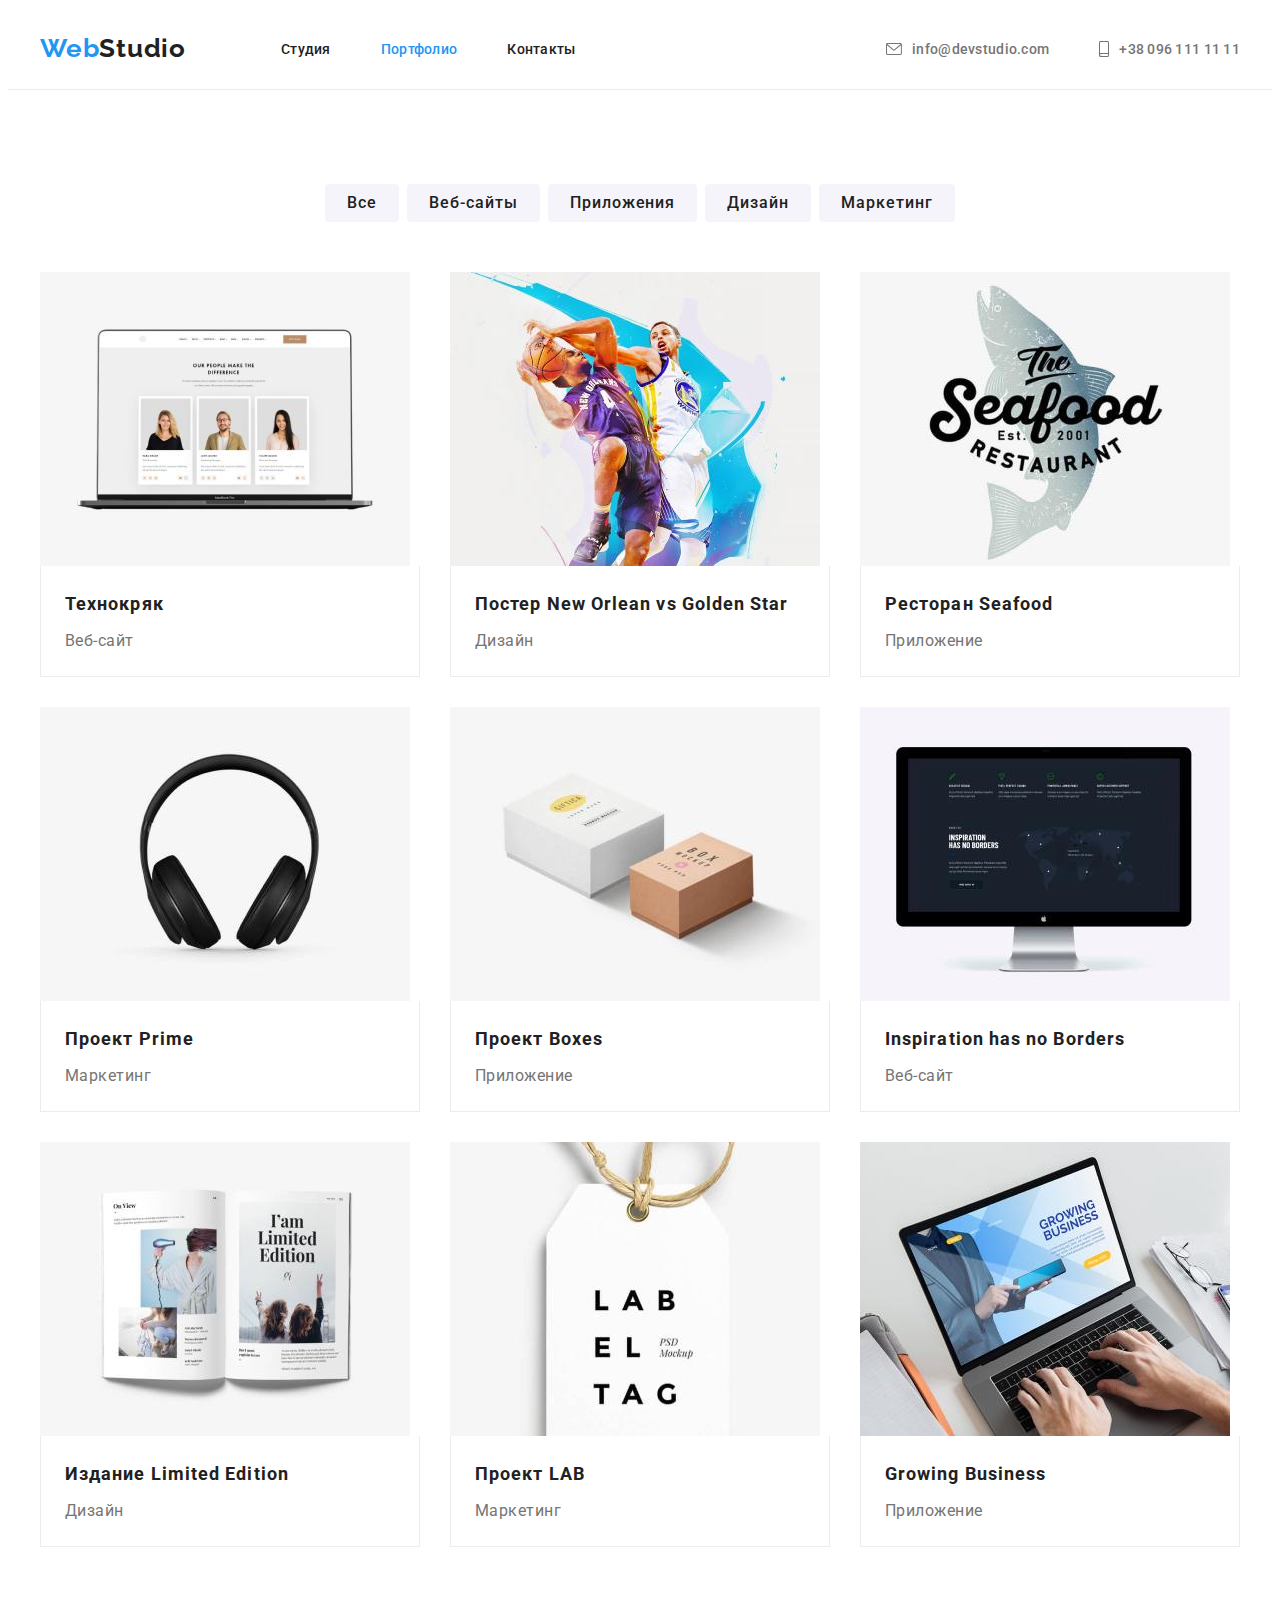
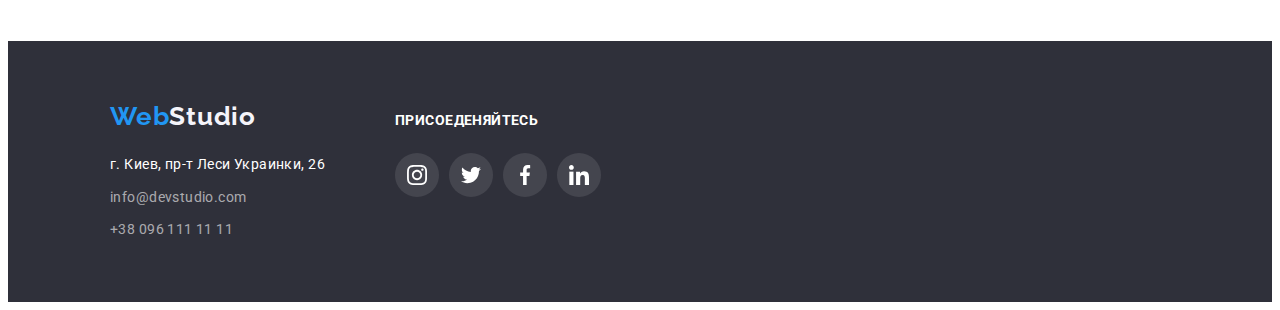
==== commit ef174559: "Update portfolio.html" ====
--- a/portfolio.html
+++ b/portfolio.html
@@ -203,74 +203,73 @@
         </div>
       </section>
     </main>
- <footer class="footer">
+    <footer class="footer">
       <div class="container">
         <div class="footer-container">
-        <a href="" class="footer-logo"
-          >Web<span class="footer-logo2">Studio</span></a
-        >
-        <address>
-          <ul class="footer-list list">
-            <li class="footer-li">
-              <a
-                href="https://goo.gl/maps/4nCda8HMci8gK6ii9"
-                target="_blank"
-                rel="noreferrer noopener nofollow"
-                class="footer-item-white"
-                >г. Киев, пр-т Леси Украинки, 26</a
-              >
-            </li>
-            <li class="footer-li">
-              <a href="mailto:info@devstudio.com" class="footer-item"
-                >info@devstudio.com</a
-              >
-            </li>
-            <li class="footer-li">
-              <a href="tel:+380961111111" class="footer-item"
-                >+38 096 111 11 11</a
-              >
-            </li>
-          </ul>
-          </div>
-          <div class="footer-container">
-       <li class="footer-big-li">
-            <h3 class="footer-title">Присоеденяйтесь</h3>
-            <ul class="footer-soc-list">
-              <li class="footer-soc-item">
-                <a href="" class="footer-soc-link"
-                  ><svg class="footer-soc-icon" width="20" height="20">
-                    <use
-                      href="./image/index/symbol-defs.svg#icon-instagram"
-                    ></use></svg
-                ></a>
+          <a href="" class="footer-logo"
+            >Web<span class="footer-logo2">Studio</span></a
+          >
+          <address>
+            <ul class="footer-list list">
+              <li class="footer-li">
+                <a
+                  href="https://goo.gl/maps/4nCda8HMci8gK6ii9"
+                  target="_blank"
+                  rel="noreferrer noopener nofollow"
+                  class="footer-item-white"
+                  >г. Киев, пр-т Леси Украинки, 26</a
+                >
               </li>
-              <li class="footer-soc-item">
-                <a href="" class="footer-soc-link"
-                  ><svg class="footer-soc-icon" width="20" height="20">
-                    <use
-                      href="./image/index/symbol-defs.svg#icon-twitter"
-                    ></use></svg
-                ></a>
+              <li class="footer-li">
+                <a href="mailto:info@devstudio.com" class="footer-item"
+                  >info@devstudio.com</a
+                >
               </li>
-              <li class="footer-soc-item">
-                <a href="" class="footer-soc-link"
-                  ><svg class="footer-soc-icon" width="20" height="20">
-                    <use
-                      href="./image/index/symbol-defs.svg#icon-facebook"
-                    ></use></svg
-                ></a>
-              </li>
-              <li class="footer-soc-item">
-                <a href="" class="footer-soc-link"
-                  ><svg class="footer-soc-icon" width="20" height="20">
-                    <use
-                      href="./image/index/symbol-defs.svg#icon-linkedin"
-                    ></use></svg
-                ></a>
+              <li class="footer-li">
+                <a href="tel:+380961111111" class="footer-item"
+                  >+38 096 111 11 11</a
+                >
               </li>
             </ul>
-          </div>
-        </address>
+          </address>
+        </div>
+        <div class="footer-container">
+          <h3 class="footer-title">Присоеденяйтесь</h3>
+          <ul class="footer-soc-list">
+            <li class="footer-soc-item">
+              <a href="" class="footer-soc-link"
+                ><svg class="footer-soc-icon" width="20" height="20">
+                  <use
+                    href="./image/index/symbol-defs.svg#icon-instagram"
+                  ></use></svg
+              ></a>
+            </li>
+            <li class="footer-soc-item">
+              <a href="" class="footer-soc-link"
+                ><svg class="footer-soc-icon" width="20" height="20">
+                  <use
+                    href="./image/index/symbol-defs.svg#icon-twitter"
+                  ></use></svg
+              ></a>
+            </li>
+            <li class="footer-soc-item">
+              <a href="" class="footer-soc-link"
+                ><svg class="footer-soc-icon" width="20" height="20">
+                  <use
+                    href="./image/index/symbol-defs.svg#icon-facebook"
+                  ></use></svg
+              ></a>
+            </li>
+            <li class="footer-soc-item">
+              <a href="" class="footer-soc-link"
+                ><svg class="footer-soc-icon" width="20" height="20">
+                  <use
+                    href="./image/index/symbol-defs.svg#icon-linkedin"
+                  ></use></svg
+              ></a>
+            </li>
+          </ul>
+        </div>
       </div>
     </footer>
   </body>
--- a/css/styles.css
+++ b/css/styles.css
@@ -139,6 +139,7 @@
   letter-spacing: 0.02em;
   color: var(--second-text-color);
   display: flex;
+  align-items: center;
 }
 .header-item:hover,
 .header-item:focus,
@@ -151,9 +152,8 @@
   color: var(--active-color);
 }
 /*==========================++++++HERO++++++==========================*/
-.hero .container {
-  width: 1600px;
-  max-width: 0 auto;
+.hero {
+  max-width: 1600px;
   background: var(--bg-hero-color);
   background-image: linear-gradient(
       rgba(47, 48, 58, 0.4),
@@ -164,6 +164,7 @@
   background-position: center;
   padding-top: 200px;
   padding-bottom: 200px;
+  margin: 0 auto;
 }
 .hero-title-text {
   width: 700px;
@@ -206,11 +207,12 @@
 .positive-icon-div {
   background-color: #f5f4fa;
   border-radius: 4px;
+  height: 120px;
+  display: flex;
+  align-items: center;
+  justify-content: center;
 }
 .positive-icon {
-  margin-top: 25px;
-  margin-bottom: 25px;
-  margin-left: 100px;
 }
 .positive-item {
   width: 270px;
@@ -389,6 +391,9 @@
   display: flex;
   align-items: baseline;
 }
+.footer-container {
+  margin-left: 70px;
+}
 .footer-logo {
   font-family: "Raleway";
   font-weight: 700;
@@ -441,9 +446,6 @@
   color: var(--bg-white-color);
   text-transform: uppercase;
   margin-bottom: 20px;
-}
-.footer-big-li {
-  margin-left: 70px;
 }
 .footer-soc-list {
   display: flex;
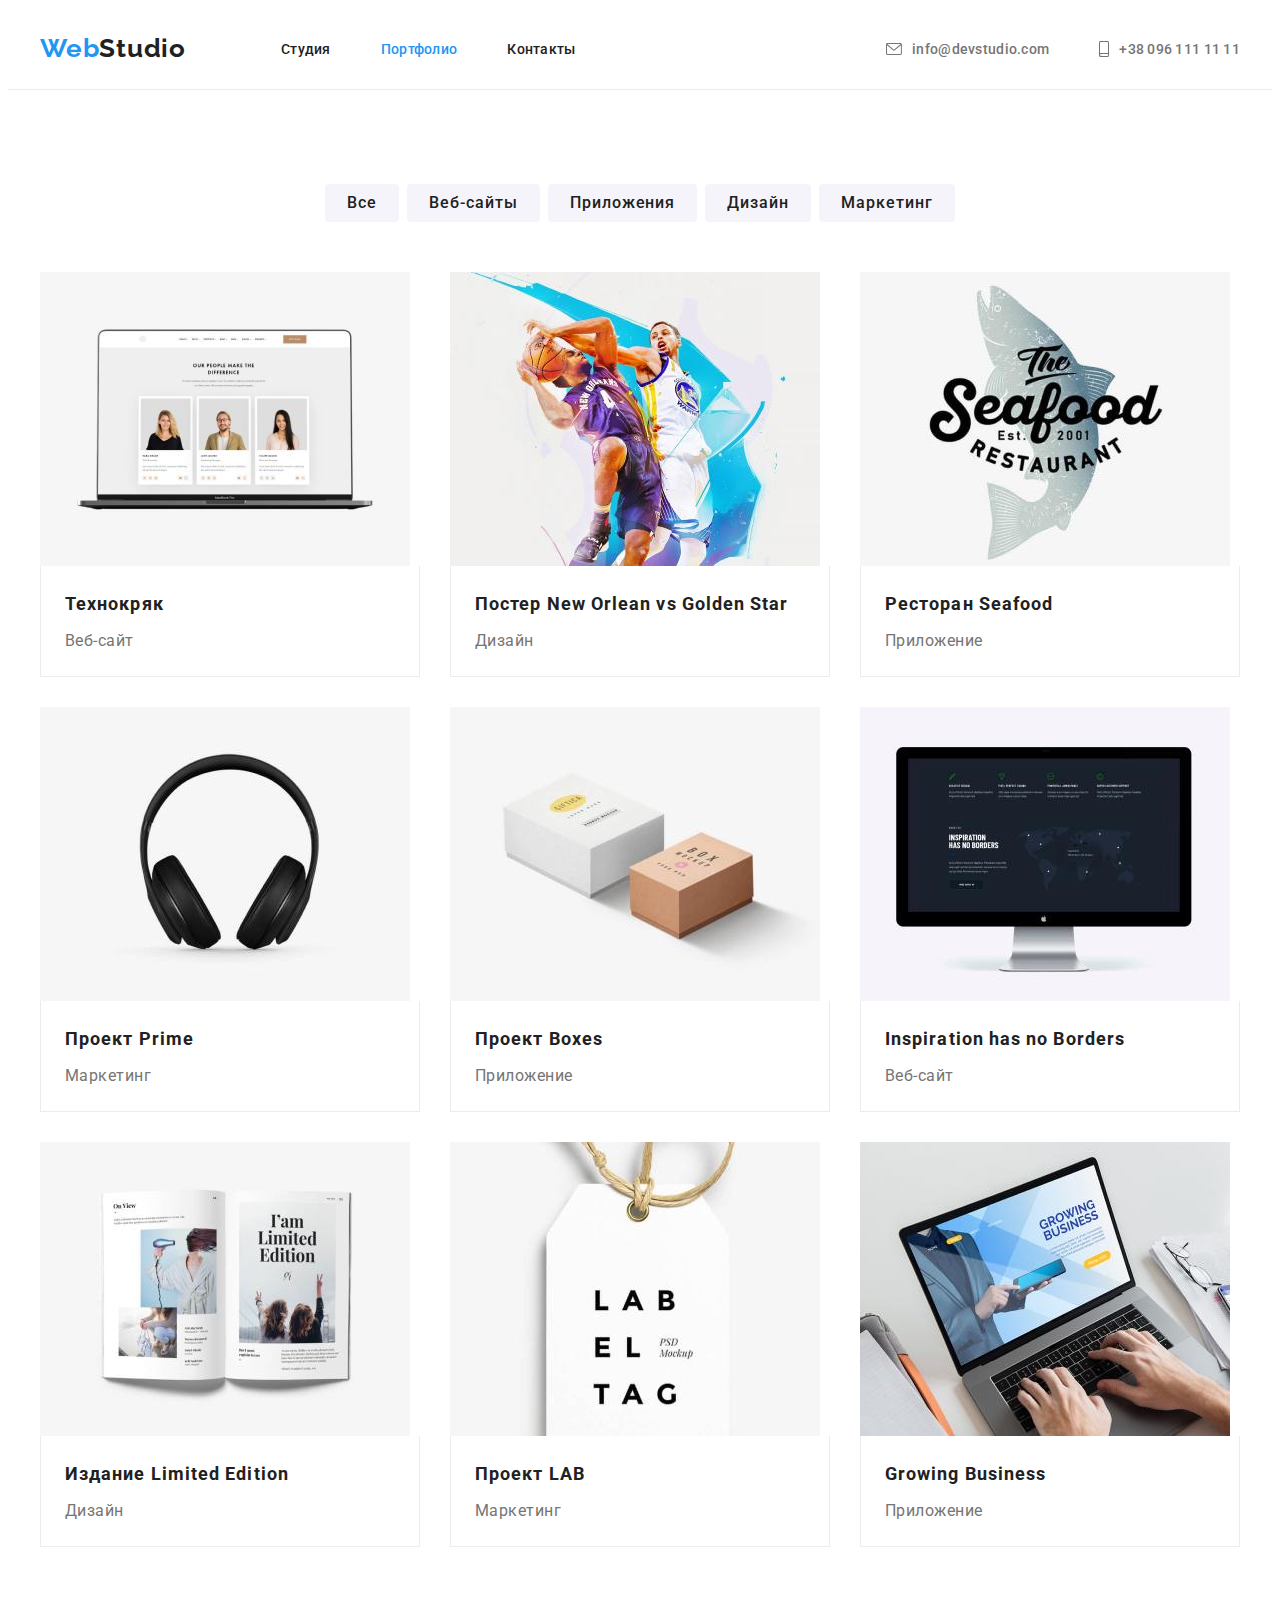
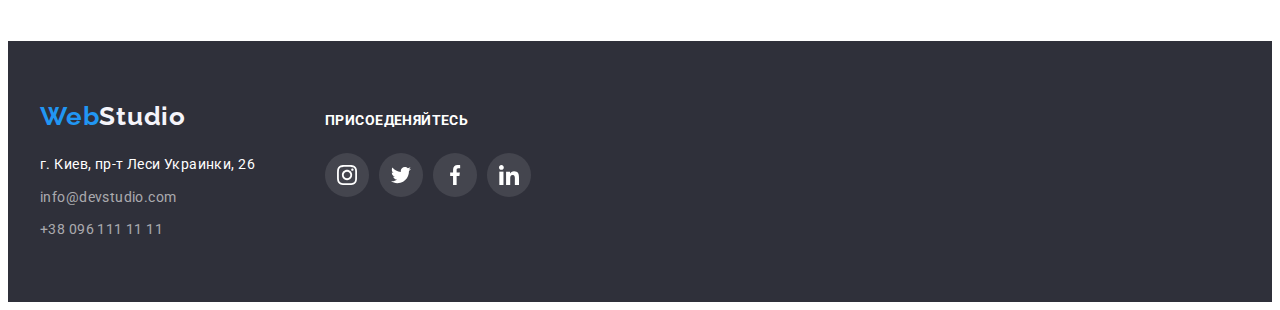
==== commit 54cf7c3f: "Update portfolio.html" ====
--- a/portfolio.html
+++ b/portfolio.html
@@ -43,8 +43,8 @@
               <svg class="header-icon" width="16" height="12">
                     <use
                       href="./image/index/symbol-defs.svg#icon-header-mail"
-                    ></use></svg
-                >
+                    ></use>
+                  </svg>
               info@devstudio.com
             </a>
           </li>
@@ -53,8 +53,8 @@
               <svg class="header-icon" width="10" height="16">
                     <use
                       href="./image/index/symbol-defs.svg#icon-header-tel"
-                    ></use></svg
-                >
+                    ></use>
+                  </svg>
               +38 096 111 11 11
             </a>
           </li>
@@ -205,7 +205,7 @@
     </main>
     <footer class="footer">
       <div class="container">
-        <div class="footer-container">
+        <div>
           <a href="" class="footer-logo"
             >Web<span class="footer-logo2">Studio</span></a
           >
@@ -241,32 +241,36 @@
                 ><svg class="footer-soc-icon" width="20" height="20">
                   <use
                     href="./image/index/symbol-defs.svg#icon-instagram"
-                  ></use></svg
-              ></a>
+                  ></use>
+                </svg>
+              </a>
             </li>
             <li class="footer-soc-item">
               <a href="" class="footer-soc-link"
                 ><svg class="footer-soc-icon" width="20" height="20">
                   <use
                     href="./image/index/symbol-defs.svg#icon-twitter"
-                  ></use></svg
-              ></a>
+                  ></use>
+                </svg>
+              </a>
             </li>
             <li class="footer-soc-item">
               <a href="" class="footer-soc-link"
                 ><svg class="footer-soc-icon" width="20" height="20">
                   <use
                     href="./image/index/symbol-defs.svg#icon-facebook"
-                  ></use></svg
-              ></a>
+                  ></use>
+                </svg>
+              </a>
             </li>
             <li class="footer-soc-item">
               <a href="" class="footer-soc-link"
                 ><svg class="footer-soc-icon" width="20" height="20">
                   <use
                     href="./image/index/symbol-defs.svg#icon-linkedin"
-                  ></use></svg
-              ></a>
+                  ></use>
+                </svg>
+              </a>
             </li>
           </ul>
         </div>
--- a/css/styles.css
+++ b/css/styles.css
@@ -212,8 +212,6 @@
   align-items: center;
   justify-content: center;
 }
-.positive-icon {
-}
 .positive-item {
   width: 270px;
 }
